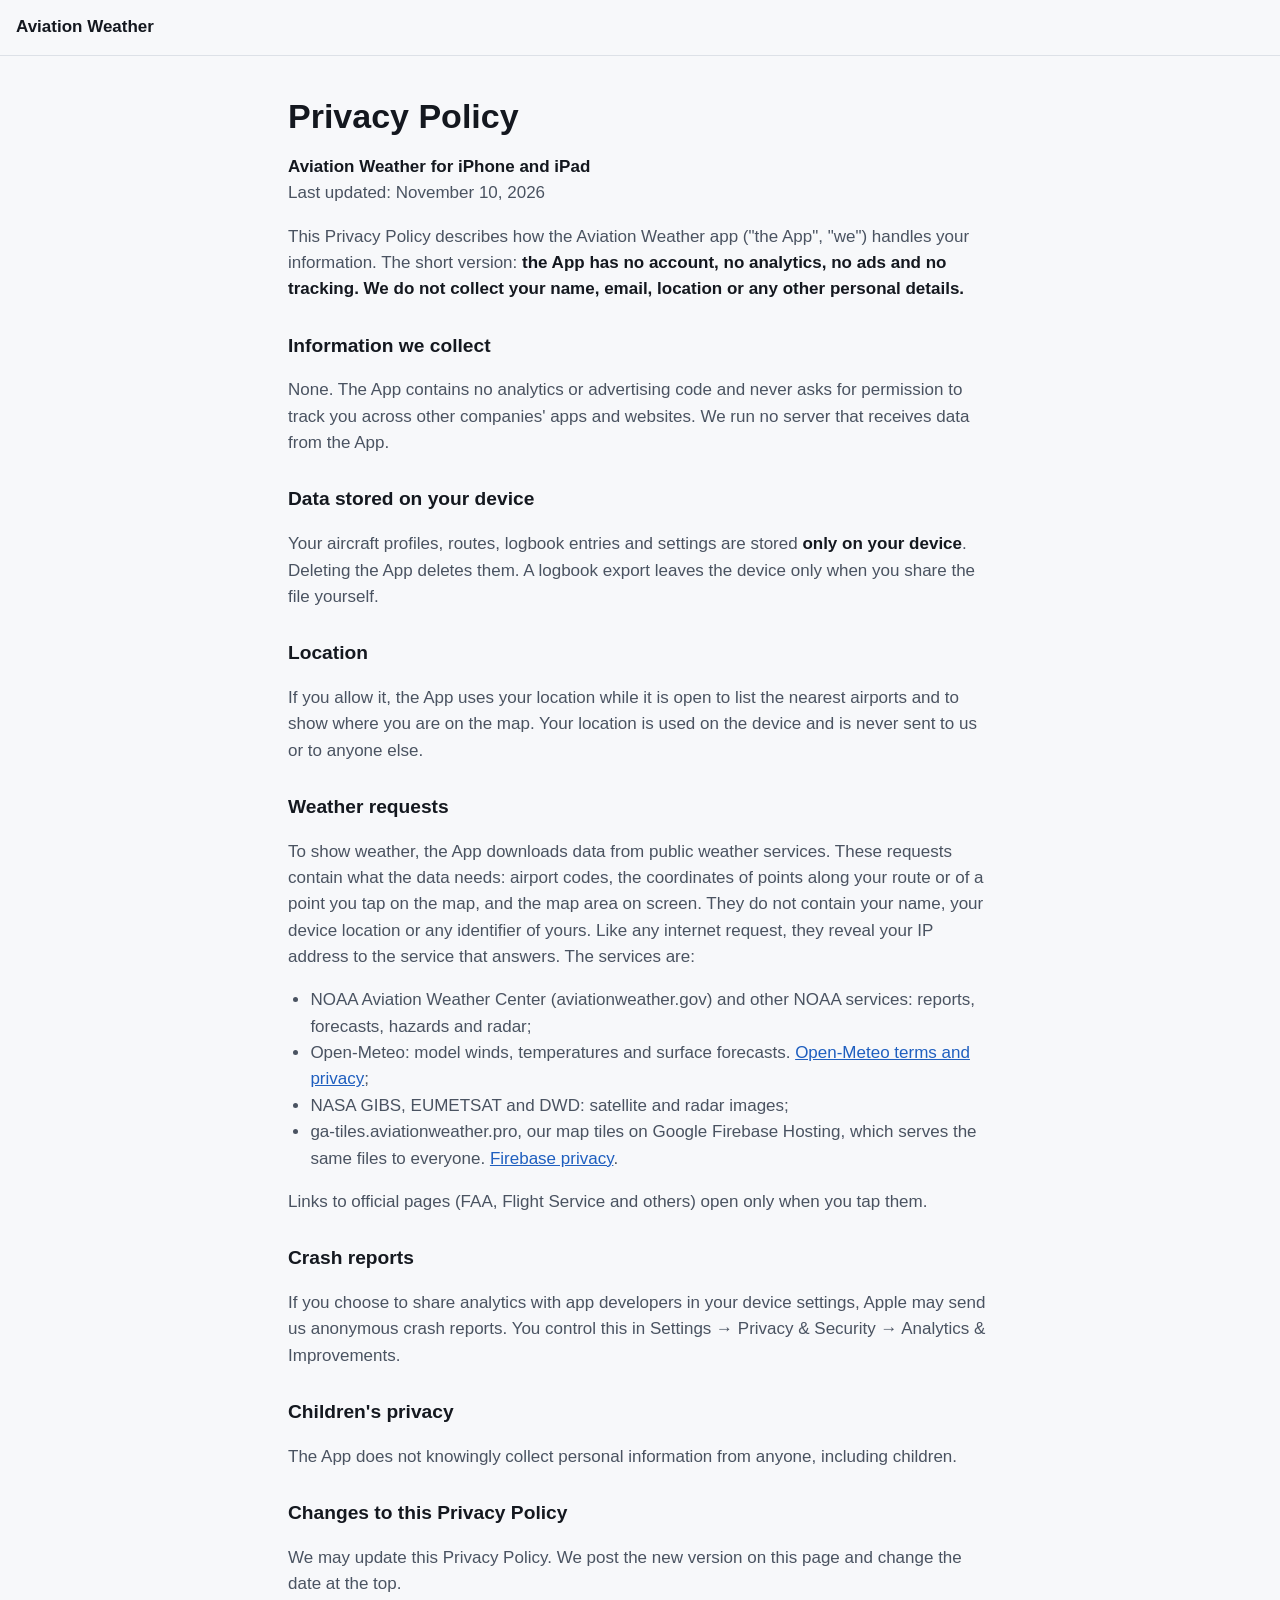
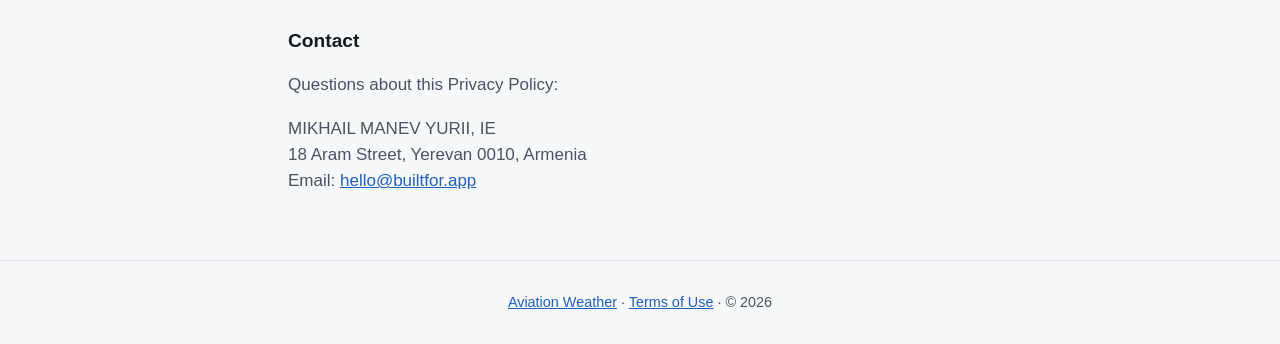
==== privacy.html @ 607f3ba9 "[deploy] сайт 2026-11-10" ====
<!doctype html>
<html lang="en">
<head>
  <meta charset="utf-8">
  <meta name="viewport" content="width=device-width, initial-scale=1">
  <title>Privacy Policy — Aviation Weather</title>
  <meta name="description" content="Aviation Weather privacy policy: no account, no analytics, no ads, no tracking. Your location, aircraft and logbook stay on your device.">
  <link rel="stylesheet" href="css/style.css">
</head>
<body>
  <header class="top">
    <a class="brand" href="./">Aviation Weather</a>
  </header>
  <main class="doc">
    <h1>Privacy Policy</h1>
    <p><strong>Aviation Weather for iPhone and iPad</strong><br>Last updated: November 10, 2026</p>
    <p>This Privacy Policy describes how the Aviation Weather app ("the App", "we") handles your information. The short version: <strong>the App has no account, no analytics, no ads and no tracking. We do not collect your name, email, location or any other personal details.</strong></p>

    <h2>Information we collect</h2>
    <p>None. The App contains no analytics or advertising code and never asks for permission to track you across other companies' apps and websites. We run no server that receives data from the App.</p>

    <h2>Data stored on your device</h2>
    <p>Your aircraft profiles, routes, logbook entries and settings are stored <strong>only on your device</strong>. Deleting the App deletes them. A logbook export leaves the device only when you share the file yourself.</p>

    <h2>Location</h2>
    <p>If you allow it, the App uses your location while it is open to list the nearest airports and to show where you are on the map. Your location is used on the device and is never sent to us or to anyone else.</p>

    <h2>Weather requests</h2>
    <p>To show weather, the App downloads data from public weather services. These requests contain what the data needs: airport codes, the coordinates of points along your route or of a point you tap on the map, and the map area on screen. They do not contain your name, your device location or any identifier of yours. Like any internet request, they reveal your IP address to the service that answers. The services are:</p>
    <ul>
      <li>NOAA Aviation Weather Center (aviationweather.gov) and other NOAA services: reports, forecasts, hazards and radar;</li>
      <li>Open-Meteo: model winds, temperatures and surface forecasts. <a href="https://open-meteo.com/en/terms">Open-Meteo terms and privacy</a>;</li>
      <li>NASA GIBS, EUMETSAT and DWD: satellite and radar images;</li>
      <li>ga-tiles.aviationweather.pro, our map tiles on Google Firebase Hosting, which serves the same files to everyone. <a href="https://firebase.google.com/support/privacy">Firebase privacy</a>.</li>
    </ul>
    <p>Links to official pages (FAA, Flight Service and others) open only when you tap them.</p>

    <h2>Crash reports</h2>
    <p>If you choose to share analytics with app developers in your device settings, Apple may send us anonymous crash reports. You control this in Settings → Privacy &amp; Security → Analytics &amp; Improvements.</p>

    <h2>Children's privacy</h2>
    <p>The App does not knowingly collect personal information from anyone, including children.</p>

    <h2>Changes to this Privacy Policy</h2>
    <p>We may update this Privacy Policy. We post the new version on this page and change the date at the top.</p>

    <h2>Contact</h2>
    <p>Questions about this Privacy Policy:</p>
    <p>MIKHAIL MANEV YURII, IE<br>
    18 Aram Street, Yerevan 0010, Armenia<br>
    Email: <a href="mailto:hello@builtfor.app">hello@builtfor.app</a></p>
  </main>
  <footer>
    <p><a href="./">Aviation Weather</a> · <a href="terms.html">Terms of Use</a> · © 2026</p>
  </footer>
</body>
</html>
---- css/style.css ----
:root {
  --bg: #f7f8fa;
  --text: #14181f;
  --muted: #4a5361;
  --accent: #1f5fbf;
  --line: #dde1e7;
}
@media (prefers-color-scheme: dark) {
  :root {
    --bg: #0e1218;
    --text: #e8ecf2;
    --muted: #a9b2bf;
    --accent: #7fb0ff;
    --line: #262d38;
  }
}
* { box-sizing: border-box; }
body {
  margin: 0;
  background: var(--bg);
  color: var(--text);
  font: 17px/1.55 -apple-system, BlinkMacSystemFont, "Segoe UI", Roboto, sans-serif;
}
a { color: var(--accent); }
.top { border-bottom: 1px solid var(--line); padding: 0.9rem 1rem; }
.brand { color: var(--text); font-weight: 600; text-decoration: none; }
.doc { max-width: 46rem; margin: 0 auto; padding: 1rem 1rem 3rem; }
.doc h1 { margin: 1.5rem 0 1rem; line-height: 1.2; }
.doc h2 { margin: 1.75rem 0 0.5rem; font-size: 1.2rem; }
.doc p, .doc li { color: var(--muted); }
.doc strong { color: var(--text); }
.doc ul { padding-left: 1.4rem; margin: 0.5rem 0; }
footer { border-top: 1px solid var(--line); padding: 1rem; text-align: center; font-size: 0.9rem; color: var(--muted); }
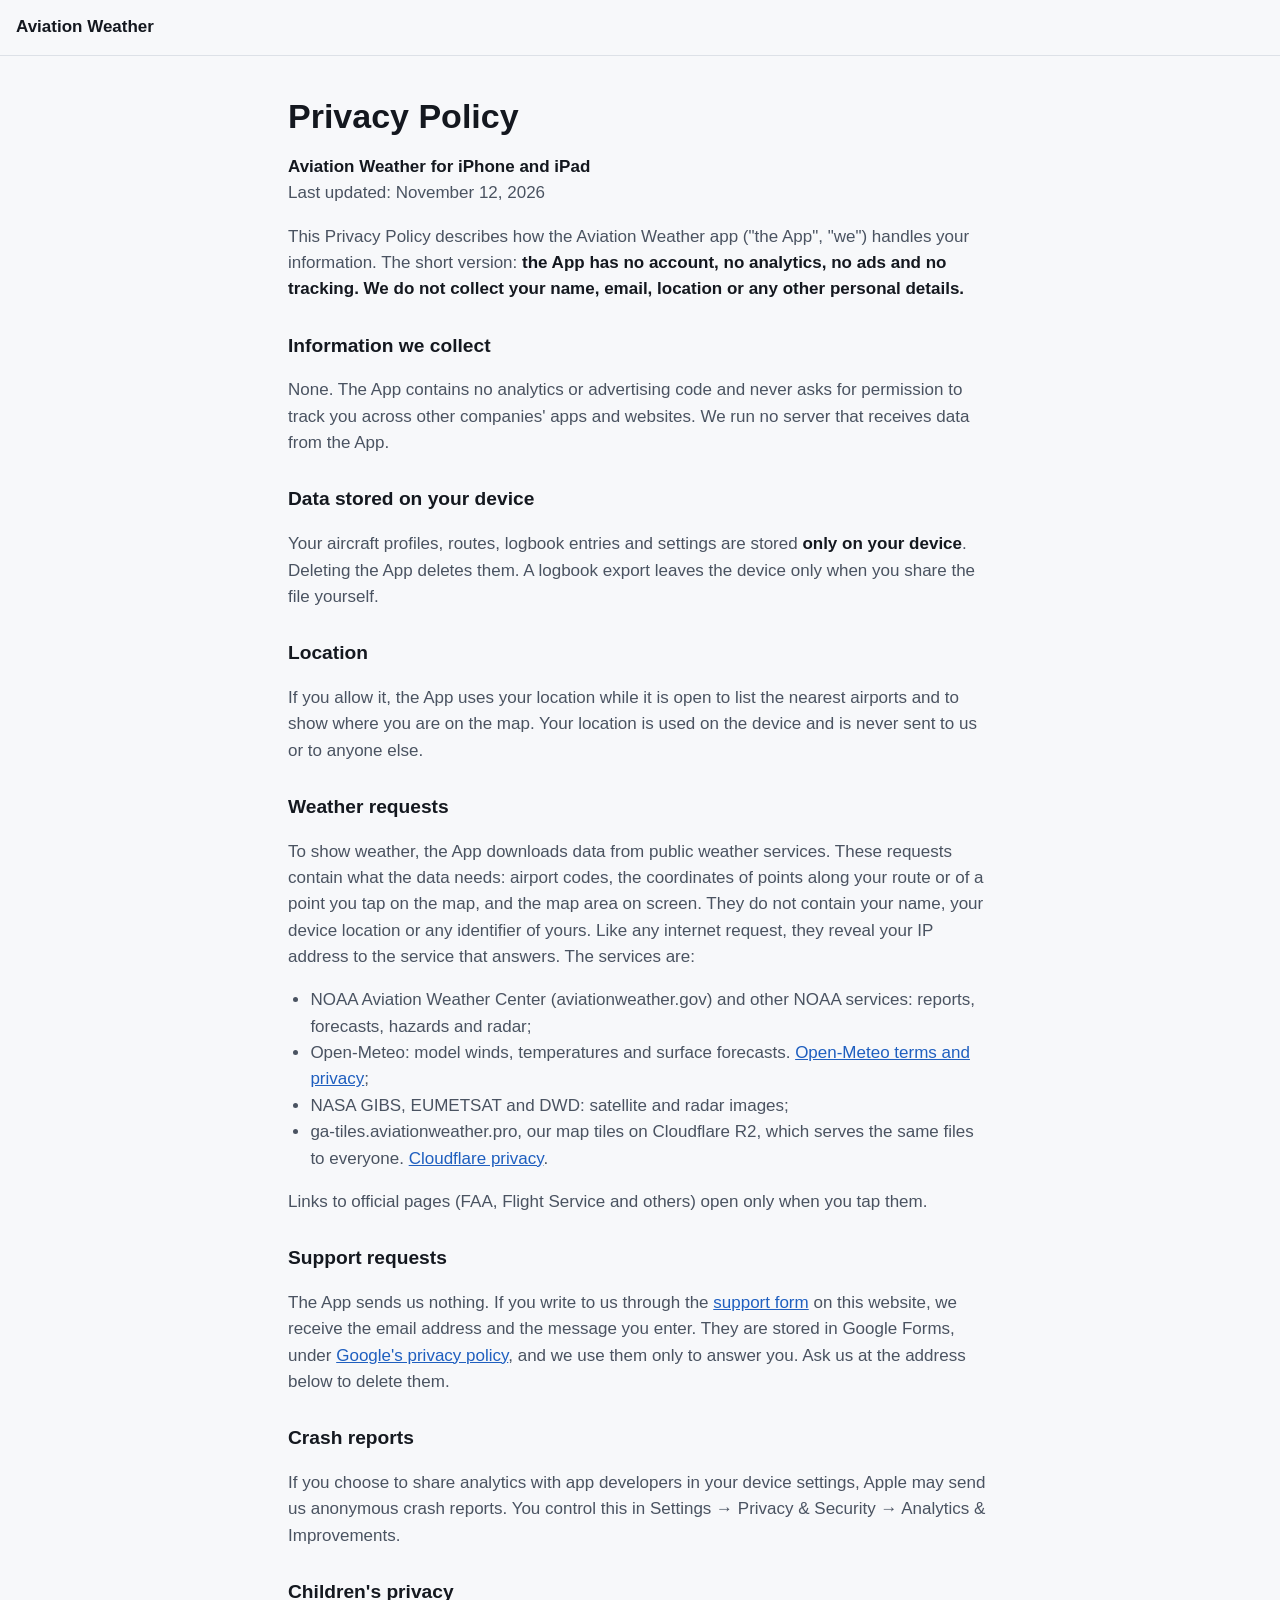
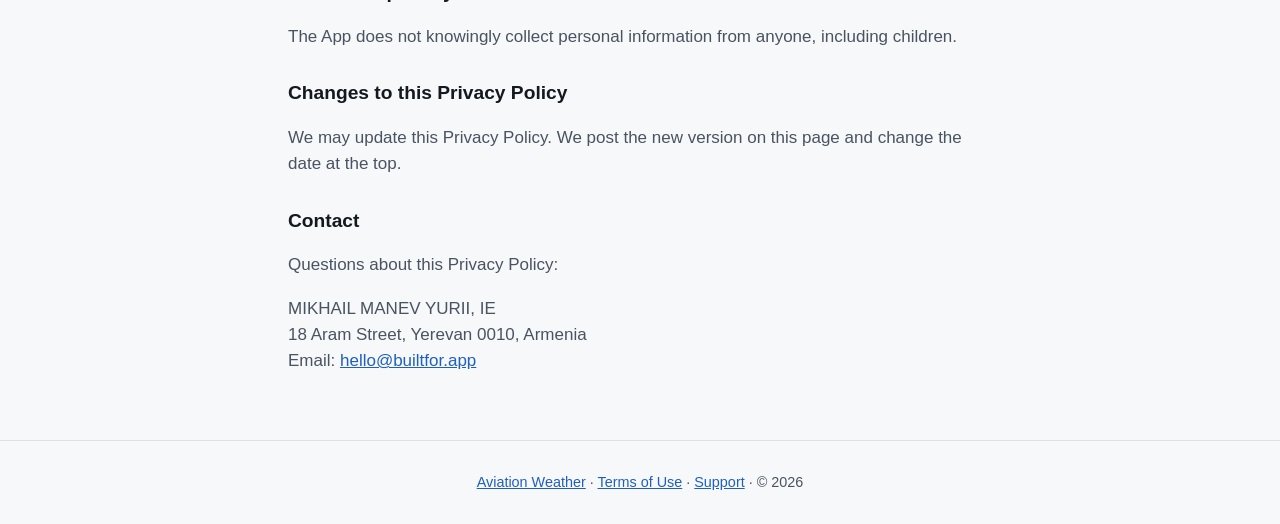
==== commit 73d6b52e: "[deploy] сайт 2026-11-12" ====
--- a/privacy.html
+++ b/privacy.html
@@ -13,7 +13,7 @@
   </header>
   <main class="doc">
     <h1>Privacy Policy</h1>
-    <p><strong>Aviation Weather for iPhone and iPad</strong><br>Last updated: November 10, 2026</p>
+    <p><strong>Aviation Weather for iPhone and iPad</strong><br>Last updated: November 12, 2026</p>
     <p>This Privacy Policy describes how the Aviation Weather app ("the App", "we") handles your information. The short version: <strong>the App has no account, no analytics, no ads and no tracking. We do not collect your name, email, location or any other personal details.</strong></p>
 
     <h2>Information we collect</h2>
@@ -31,9 +31,12 @@
       <li>NOAA Aviation Weather Center (aviationweather.gov) and other NOAA services: reports, forecasts, hazards and radar;</li>
       <li>Open-Meteo: model winds, temperatures and surface forecasts. <a href="https://open-meteo.com/en/terms">Open-Meteo terms and privacy</a>;</li>
       <li>NASA GIBS, EUMETSAT and DWD: satellite and radar images;</li>
-      <li>ga-tiles.aviationweather.pro, our map tiles on Google Firebase Hosting, which serves the same files to everyone. <a href="https://firebase.google.com/support/privacy">Firebase privacy</a>.</li>
+      <li>ga-tiles.aviationweather.pro, our map tiles on Cloudflare R2, which serves the same files to everyone. <a href="https://www.cloudflare.com/privacypolicy/">Cloudflare privacy</a>.</li>
     </ul>
     <p>Links to official pages (FAA, Flight Service and others) open only when you tap them.</p>
+
+    <h2 id="support">Support requests</h2>
+    <p>The App sends us nothing. If you write to us through the <a href="support.html">support form</a> on this website, we receive the email address and the message you enter. They are stored in Google Forms, under <a href="https://policies.google.com/privacy">Google's privacy policy</a>, and we use them only to answer you. Ask us at the address below to delete them.</p>
 
     <h2>Crash reports</h2>
     <p>If you choose to share analytics with app developers in your device settings, Apple may send us anonymous crash reports. You control this in Settings → Privacy &amp; Security → Analytics &amp; Improvements.</p>
@@ -51,7 +54,7 @@
     Email: <a href="mailto:hello@builtfor.app">hello@builtfor.app</a></p>
   </main>
   <footer>
-    <p><a href="./">Aviation Weather</a> · <a href="terms.html">Terms of Use</a> · © 2026</p>
+    <p><a href="./">Aviation Weather</a> · <a href="terms.html">Terms of Use</a> · <a href="support.html">Support</a> · © 2026</p>
   </footer>
 </body>
 </html>
--- a/css/style.css
+++ b/css/style.css
@@ -31,3 +31,16 @@
 .doc strong { color: var(--text); }
 .doc ul { padding-left: 1.4rem; margin: 0.5rem 0; }
 footer { border-top: 1px solid var(--line); padding: 1rem; text-align: center; font-size: 0.9rem; color: var(--muted); }
+.support { display: grid; gap: 0.4rem; margin: 1.5rem 0; }
+.support label { font-weight: 600; margin-top: 0.6rem; }
+.support input, .support textarea {
+  font: inherit; color: var(--text); background: transparent;
+  border: 1px solid var(--line); border-radius: 8px; padding: 0.6rem 0.75rem; width: 100%;
+}
+.support input:focus, .support textarea:focus { outline: 2px solid var(--accent); outline-offset: 1px; }
+.support button {
+  justify-self: start; margin-top: 0.8rem; font: inherit; font-weight: 600; color: var(--bg);
+  background: var(--accent); border: 0; border-radius: 8px; padding: 0.6rem 1.4rem; cursor: pointer;
+}
+.support button:disabled { opacity: 0.6; cursor: default; }
+.support .status { margin: 0.25rem 0 0; min-height: 1.55em; }
